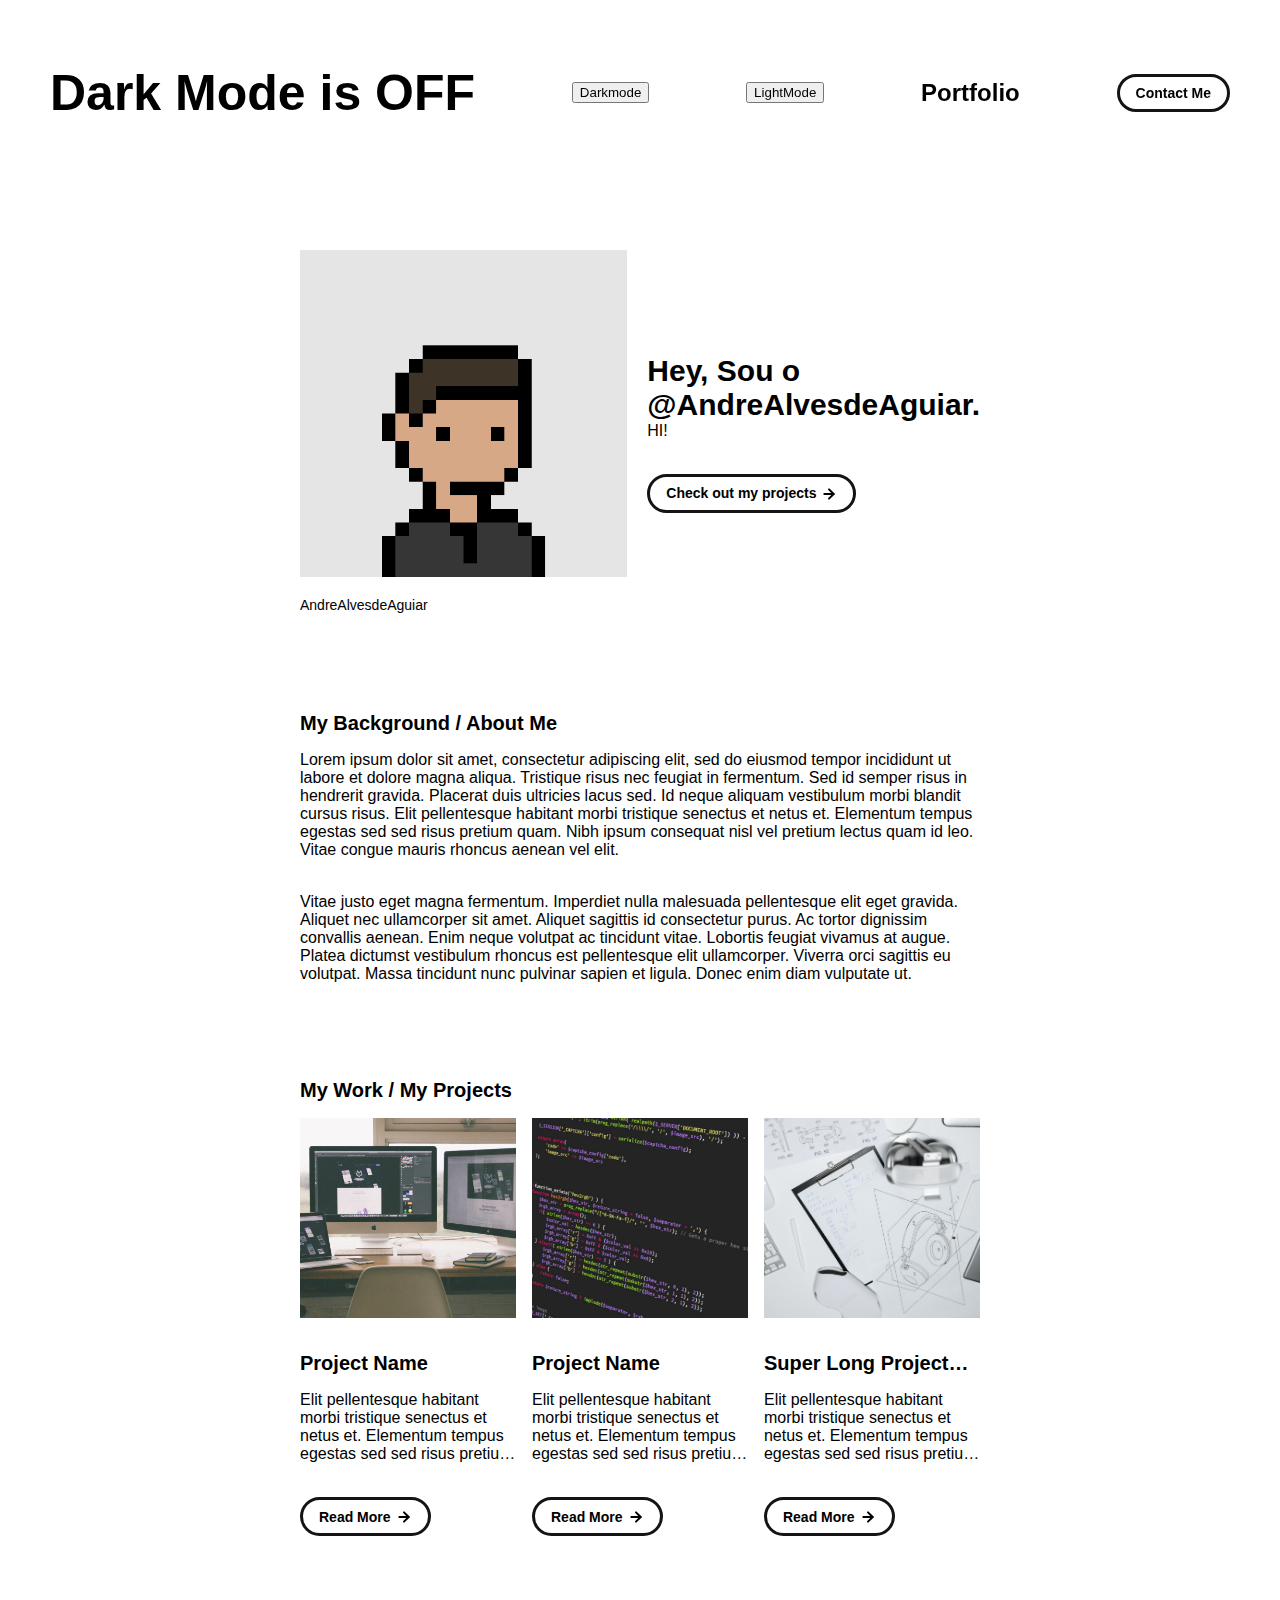
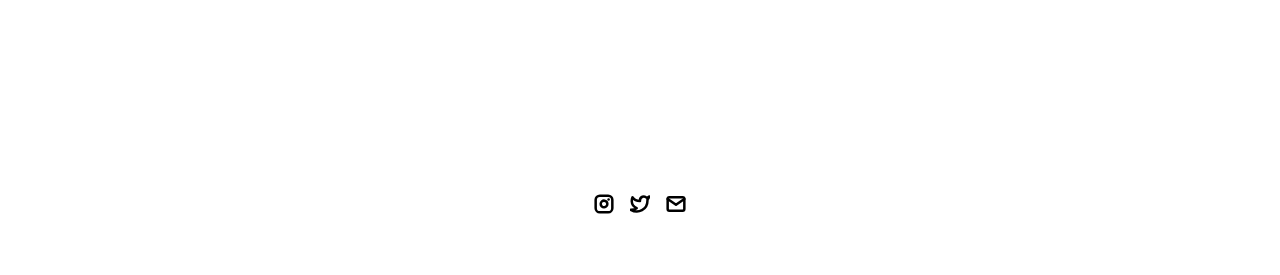
==== index.html @ f3ec306a "Update index.html" ====
<!DOCTYPE html>
<html lang="en">
	<head>
		<meta charset="utf-8">

    <style>
      body {
          padding: 25px;
          background-color: white;
          color: black;
          font-size: 25px;
      }

      .dark-mode {
          background-color: black;
          color: white;
      }

      .light-mode {
          background-color: white;
          color: black;
      }
    </style>
		
    <!-- 
      TODO

      Upload your Unemployable (or whatever photo you like) to the assets/images folder
      and change the name of the image below to match the uploaded one

      Change the title in the <title> tag to whatever you would like the title of your portfolio to be

      This should be the same across all pages.
     -->
    <link rel="icon" href="./assets/images/1311.png" />
		<title>Site</title>
    <meta name="description" content="A portfolio template for the Unemployables community.">
    <meta name="viewport" content="width=device-width, initial-scale=1" />

		<link rel="stylesheet" href="./css/layout.css">
    <link rel="stylesheet" href="./css/typography.css">
    <link rel="stylesheet" href="./css/utilities.css">

		<script defer src="./js/script.js"></script>


	</head>

	<body>
		
    <!-- NAVBAR -->
    <div class="navbar">
	    <h1 id="DarkModetext">Dark Mode is OFF</h3>
	    <button onclick="darkMode()">Darkmode</button>
	    <button onclick="lightMode()">LightMode</button>
	    <script>
		function darkMode() {
		    let element = document.body;
		    let content = document.getElementById("DarkModetext");
		    element.className = "dark-mode";
		    content.innerText = "Dark Mode is ON";
		}
		function lightMode() {
		    let element = document.body;
		    let content = document.getElementById("DarkModetext");
		    element.className = "light-mode";
		    content.innerText = "Dark Mode is OFF";
		}
	    </script>
	    
      <a class="nav-title-link" href="./index.html">
        <!-- TODO - Change the "Portfolio Title" to whatever you want displayed in the top left -->
        <span class="nav-title">Portfolio</span>

         <!-- TODO - Change the email after 'mailto:' to your email address for contact -->
        <a class="button" href="mailto:whitevans.eth@gmail.com">
          <span class="button-text">Contact Me</span>
        </a>
      </a>
    </div>
	      

    <!-- MAIN PAGE CONTENT -->
    <div id="main-content">

      <!-- PORTFOLIO HEADER -->
      <div id="portfolio-header">
        <div id="portfolio-header-image-container">
          <!-- 
            TODO

            - Change the img "src" attribute to point to the Unemployable image you uploaded (or whatever image).
            - Change the number to point to your Unemployable & replace the OpenSea link with your own
            - If you aren't using an Unemployable as your image, remove the entire "a" element
          -->
          <img src="./assets/images/1311.png" class="portfolio-header-image">
          <a class="no-underline" target="_blank" href="https://opensea.io/assets/0xe0be388ab81c47b0f098d2030a1c9ef190691a8a/1311">
            <span class="image-caption">AndreAlvesdeAguiar</span>
          </a>
        </div>

          <!-- 
            TODO

            - Change the main-title to whatver you want
            - Change the body-text after that to a quick introduction to what you do
            - Edit the button text if you feel like it. It will link to the projects section below.
          -->
        <div id="portfolio-header-text-container">
            <div class="header-text">
              <span class="main-title">Hey, Sou o @AndreAlvesdeAguiar.</span>
              <div class="body-text">HI!</div>
            </div>
            <a class="button" id="my-work-link">
              <span class="button-text">Check out my projects</span> 
              <image src="./assets/icons/arrow-right.svg" class="right-arrow-icon"/>
            </a>
        </div>
      </div>

      <!-- ABOUT SECTION -->
      <!-- 
        TODO

        - Change the subheader-text to whatever header you want
        - Add paragraphs using the <div class="body-text"></div> elements in the "about-section-content"
      -->
      <div id="about-section">
        <span class="subheader-text">My Background / About Me</span>
        <div class="about-section-content">
          <div class="body-text">Lorem ipsum dolor sit amet, consectetur adipiscing elit, sed do eiusmod tempor incididunt ut labore et dolore magna aliqua. Tristique risus nec feugiat in fermentum. Sed id semper risus in hendrerit gravida. Placerat duis ultricies lacus sed. Id neque aliquam vestibulum morbi blandit cursus risus. Elit pellentesque habitant morbi tristique senectus et netus et. Elementum tempus egestas sed sed risus pretium quam. Nibh ipsum consequat nisl vel pretium lectus quam id leo. Vitae congue mauris rhoncus aenean vel elit.</div>
          <div class="body-text">Vitae justo eget magna fermentum. Imperdiet nulla malesuada pellentesque elit eget gravida. Aliquet nec ullamcorper sit amet. Aliquet sagittis id consectetur purus. Ac tortor dignissim convallis aenean. Enim neque volutpat ac tincidunt vitae. Lobortis feugiat vivamus at augue. Platea dictumst vestibulum rhoncus est pellentesque elit ullamcorper. Viverra orci sagittis eu volutpat. Massa tincidunt nunc pulvinar sapien et ligula. Donec enim diam vulputate ut.</div>
        </div>
      </div>

      <!-- PROJECTS / MY WORK SECTION -->
      <div id="my-work-section">
        <!-- TODO - Change the subheader-text to whatever you want the Projects section header to say -->
        <span class="subheader-text">My Work / My Projects</span>

        <div class="projects-container">
          <!-- 
            TODO

            This is where the project cards live. Here's a base level project card for you to copy:
            <div class="project-card">
              <img src="./assets/images/IMAGE_NAME" class="project-image">
              <div class="project-card-text-container">
                <div class="subheader-text project-title">PROJECT_NAME</div>
                <div class="body-text project-card-text">SMALL_PROJECT_DESCRIPTION</div>
              </div>
              <a class="button" href="./project-pages/PROJECT_PAGE_NAME.html">
                <span class="button-text">Read More</span>
                <image src="./assets/icons/arrow-right.svg" class="right-arrow-icon"/>
              </a>
            </div>

            - To add a project to the this area, copy the above, paste it below this comment, and change the following:
                - IMAGE_NAME: the name of the image file in assets/images
                - PROJECT_NAME: the name of the project (keep it short, it only shows 1 line)
                - SMALL_PROJECT_DESCRIPTION: a quick project description (max 4 lines)
                - PROJECT_PAGE_NAME.html: the html filename for the project (must be in project-pages folder)
          -->
          <div class="project-card">
            <img src="./assets/images/desktop.jpeg" class="project-image">
            <div class="project-card-text-container">
              <div class="subheader-text project-title">Project Name</div>
              <div class="body-text project-card-text">Elit pellentesque habitant morbi tristique senectus et netus et. Elementum tempus egestas sed sed risus pretium quam. Nibh ipsum consequat nisl vel pretium</div>
            </div>
            <a class="button" href="./project-pages/project-template.html">
              <span class="button-text">Read More</span>
              <image src="./assets/icons/arrow-right.svg" class="right-arrow-icon"/>
            </a>
          </div>
          <div class="project-card">
            <img src="./assets/images/code.jpeg" class="project-image">
            <div class="project-card-text-container">
              <div class="subheader-text project-title">Project Name</div>
              <div class="body-text project-card-text">Elit pellentesque habitant morbi tristique senectus et netus et. Elementum tempus egestas sed sed risus pretium quam. Nibh ipsum consequat nisl vel pretium</div>
            </div>
            <a class="button" href="./project-pages/project-template2.html">
              <span class="button-text">Read More</span>
              <image src="./assets/icons/arrow-right.svg" class="right-arrow-icon"/>
            </a>
          </div>
          <div class="project-card">
            <img src="./assets/images/sketchbook.jpeg" class="project-image">
            <div class="project-card-text-container">
              <div class="subheader-text project-title">Super Long Project Name That Should be Hidden</div>
              <div class="body-text project-card-text">Elit pellentesque habitant morbi tristique senectus et netus et. Elementum tempus egestas sed sed risus pretium quam. Nibh ipsum consequat nisl vel pretium</div>
            </div>
            <a class="button" href="./project-pages/project-template.html">
              <span class="button-text">Read More</span>
              <image src="./assets/icons/arrow-right.svg" class="right-arrow-icon"/>
            </a>
          </div>
        </div>
      </div>
    </div>

    <!-- FOOTER -->
    <div id="footer">
      <!-- 
        TODO - Change href to your Instagram account (can also delete entire "a" element if no Instagram) 

        This should be the same across all pages.
      -->
      <a class="icon-link" target="_blank" href="https://twitter.com/whitevans_eth">
        <image src="./assets/icons/instagram.svg" class="footer-icon"/>
      </a>
      <!-- 
        TODO - Change href to your Twitter account (can also delete entire "a" element if no Twitter) 
      
        This should be the same across all pages.
      -->
      <a class="icon-link" target="_blank" href="https://twitter.com/whitevans_eth">
        <image src="./assets/icons/twitter.svg" class="footer-icon"/>
      </a>
      <!-- 
        TODO - Change the email after "mailto" to your contact email 
      
        This should be the same across all pages.
      -->
      <a class="icon-link" href="mailto:whitevans.eth@gmail.com">
        <image src="./assets/icons/mail.svg" class="footer-icon"/>
      </a>
    </div>

	</body>
</html>
---- css/layout.css ----
* {
  box-sizing: border-box;
}

html {
  text-size-adjust: none;
  -webkit-text-size-adjust: none;
  -moz-text-size-adjust: none;
  -ms-text-size-adjust: none;
}

body {
  margin: 0;
  -webkit-font-smoothing: antialiased;
  -moz-osx-font-smoothing: grayscale;
}


/* Main Page Layout */

#main-content {
  margin: 225px 425px;
  display: flex;
  flex-direction: column;
  gap: 96px;
}

/* Portfolio Header */

#portfolio-header {
  display: flex;
  gap: 20px;
  align-items: center;
}

#portfolio-header-image-container {
  display: flex;
  flex-direction: column;
  gap: 10px;
  flex-basis: 50%;
}

.portfolio-header-image {
  width: 100%;
  height: auto;
}

#portfolio-header-text-container {
  display: flex;
  flex-direction: column;
  gap: 34px;
  flex-basis: 50%;
}

/* About Section */

#about-section {
  display: flex;
  flex-direction: column;
  gap: 16px;
}

.about-section-content {
  display: flex;
  flex-direction: column;
  gap: 34px;
}

/* Project Section */

#my-work-section {
  display: flex;
  flex-direction: column;
  gap: 16px;
}

.projects-container {
  display: flex;
  gap: 34px 16px;
  flex-wrap: wrap;
}

    /* Project Cards */

    .project-card {
      max-width: calc((100% - 32px) / 3);
      display: flex;
      flex-direction: column;
      gap: 34px;
    }

    .project-card-text-container {
      flex-direction: column;
      display: flex;
      gap: 16px
    }

    .project-image {
      width: 100%;
      height: 200px;
      object-fit: cover;
      object-position: center;
    }




/* Project Pages */

#project-header {
  display: flex;
  flex-direction: column;
  gap: 16px;
}

.project-header-image {
  width: 100%;
  height: auto;
}

#project-details {
  display: flex;
  flex-direction: column;
  gap: 16px;
}

.project-details-content {
  display: flex;
  flex-direction: column;
  gap: 34px;
}

    /* Project Gallery */

    #project-gallery {
      display: flex;
      flex-direction: column;
      gap: 16px;
    }

    .project-gallery-content {
      display: flex;
      flex-wrap: wrap;
      gap: 34px 16px;
    }

    .gallery-image-container {
      width: 100%;
      display: flex;
      flex-direction: column;
      gap: 10px;
    }

    .gallery-image-container.half-width {
      width: calc((100% - 16px) / 2);
    }

    .gallery-image {
      width: 100%;
      height: auto;
    }


/* Extra Extra large devices (large laptops and desktops, 1200px and below) */
@media only screen and (max-width: 1600px) {
  #main-content {
    margin: 225px 275px;
  }
}

/* Extra large devices (large laptops and desktops, 1200px and below) */
@media only screen and (max-width: 1200px) {
  #main-content {
    margin: 225px 175px;
  }
}

/* Large devices (laptops/desktops, 1000px and below) */
@media only screen and (max-width: 1000px) {
  #main-content {
    margin: 225px 75px;
  }
}

/* Small devices (portrait tablets and large phones, 800px and below) */
@media only screen and (max-width: 800px) {
  #main-content {
    margin: 150px 50px;
  }

  #portfolio-header {
    flex-direction: column;
  }

  .project-card {
    max-width: calc((100% - 16px) / 2);
  }
}

/* Small devices (portrait tablets and large phones, 600px and below) */
@media only screen and (max-width: 600px) {
  #main-content {
    margin: 125px 20px;
  }

  .project-card {
    max-width: 100%;
  }
}
---- css/typography.css ----
body {
  font-family: "Helvetica Neue", Helvetica, Arial, sans-serif;
}

.nav-title {
  font-weight: 700;
  font-size: 24px;
}

.button-text {
  font-size: 14px;
  font-weight: 700;
}

.image-caption {
  font-size: 14px;
  font-weight: 500;
}

.main-title {
  font-size: 30px;
  font-weight: 700;
}

.subheader-text {
  font-size: 20px;
  font-weight: 700;
}

.body-text {
  font-size: 16px;
  font-weight: 500;
}

.project-card-text {
  overflow: hidden;
  text-overflow: ellipsis;
  display: -webkit-box;
  -webkit-line-clamp: 4;
  -webkit-box-orient: vertical;
}

.project-title {
  overflow: hidden;
  text-overflow: ellipsis;
  display: -webkit-box;
  -webkit-line-clamp: 1;
  -webkit-box-orient: vertical;
}
---- css/utilities.css ----
/* Icons */

.right-arrow-icon {
  width: 16px;
  height: 16px;
  margin-top: 1px;
}

.footer-icon {
  width: 20px;
  height: 20px;
}

a.icon-link {
  transition: transform 200ms ease-in-out;
}

a.icon-link:hover {
  cursor: pointer;
  stroke-width: 5;
  margin: 0;
  transform: rotate(15deg);
}


/* Navbar Styling */

.navbar {
  width: 100%;
  padding: 30px 50px;
  display: flex;
  justify-content: space-between;
  align-items: center;
  position: fixed;
  top: 0;
  left: 0;
}

.nav-title-link {
  color: black;
  text-decoration: none;
}

.nav-title-link:hover {
  text-decoration: underline;
}

/* Small devices (portrait tablets and large phones, 800px and below) */
@media only screen and (max-width: 800px) {
  .navbar {
    padding: 20px 20px;
    background-color: white
  }
}


/* Button Styling */

a.button {
  padding: 8px 16px;
  border: 3px solid #141414;
  border-radius: 50px;
  color: black;
  text-decoration: none;
  width: fit-content;
  display: flex;
  gap: 5px;
  align-items: center;
}

a.button:hover {
  text-decoration: underline;
  text-decoration-thickness: 2px;
  cursor: pointer;
}


/* Footer Styling */

#footer {
  width: 100%;
  display: flex;
  padding: 30px 50px;
  justify-content: center;
  align-items: center;
  gap: 16px;
}

/* Link Styling */
a.no-underline {
  text-decoration: none;
  color: black
}

a.no-underline:hover {
  text-decoration: underline;
  cursor: pointer;
}

/* Small devices (portrait tablets and large phones, 800px and below) */
@media only screen and (max-width: 800px) {
  #footer {
    padding: 20px 20px;
  }
}
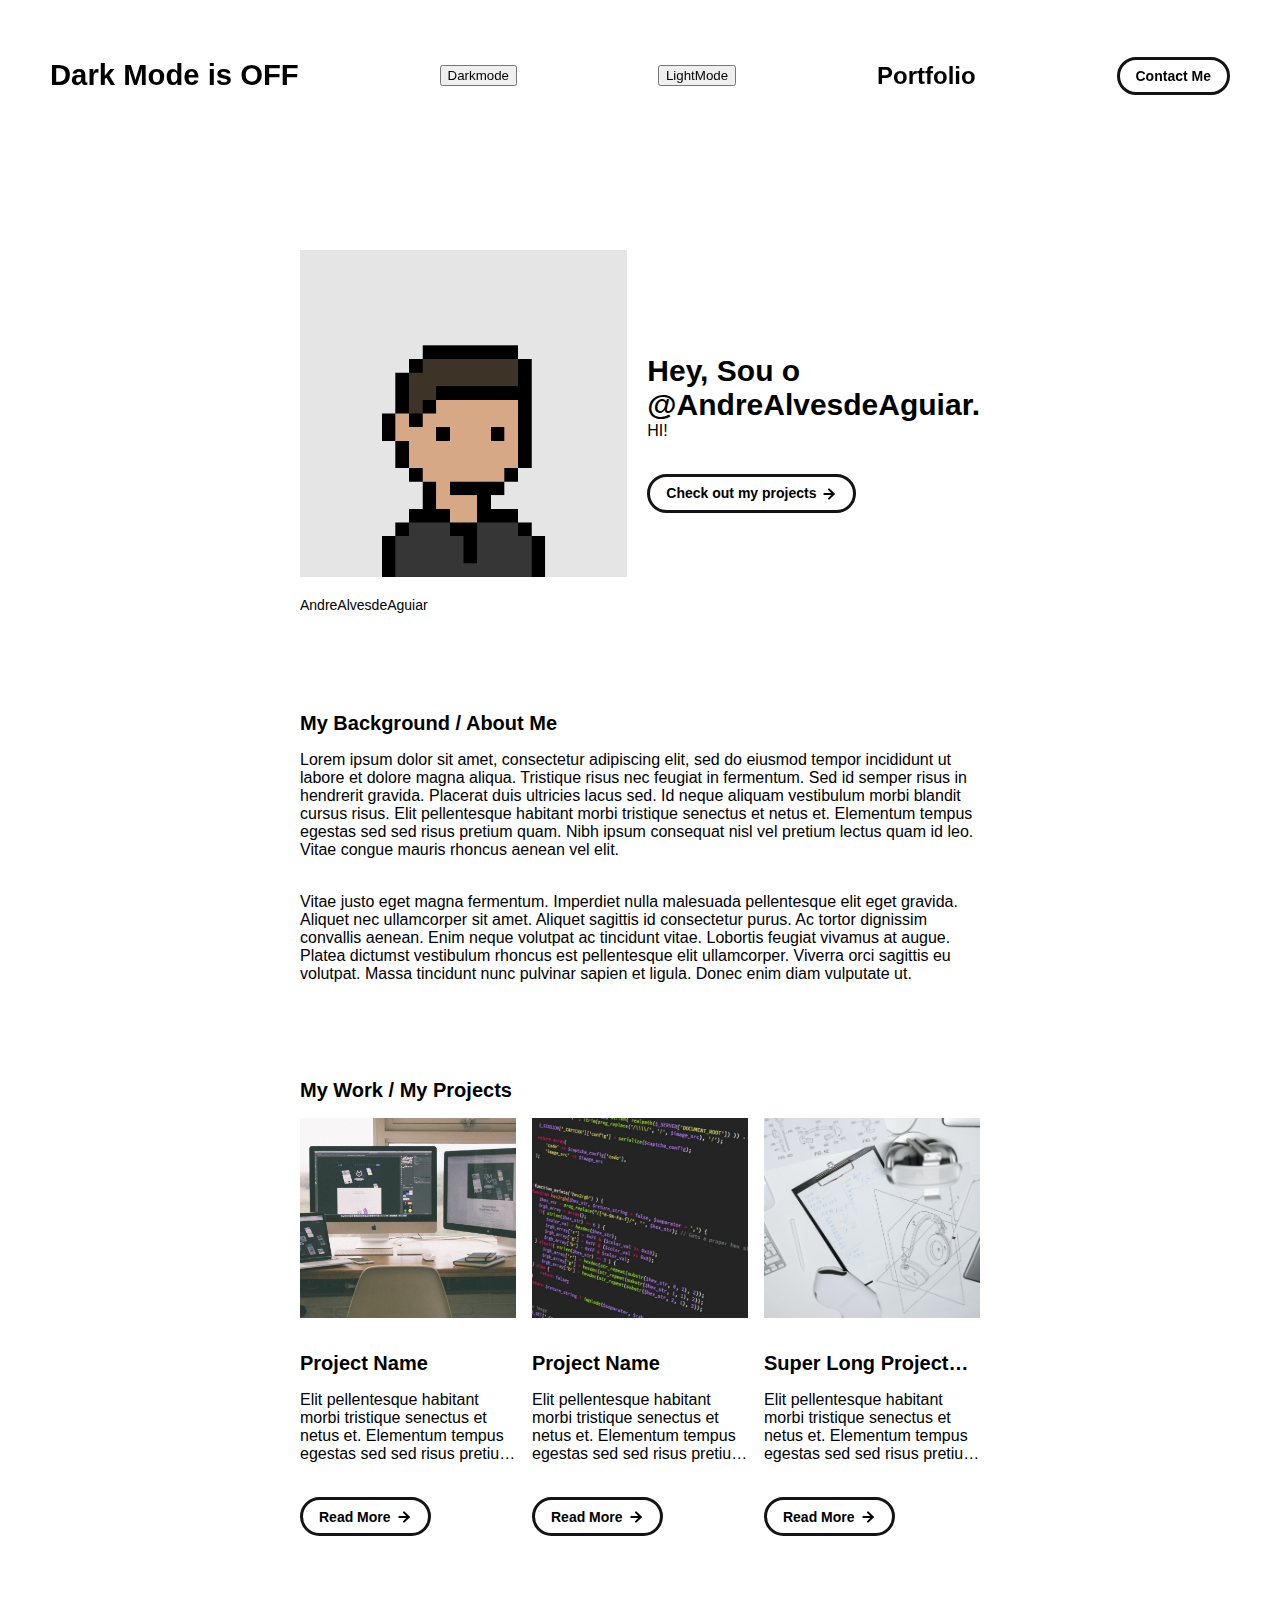
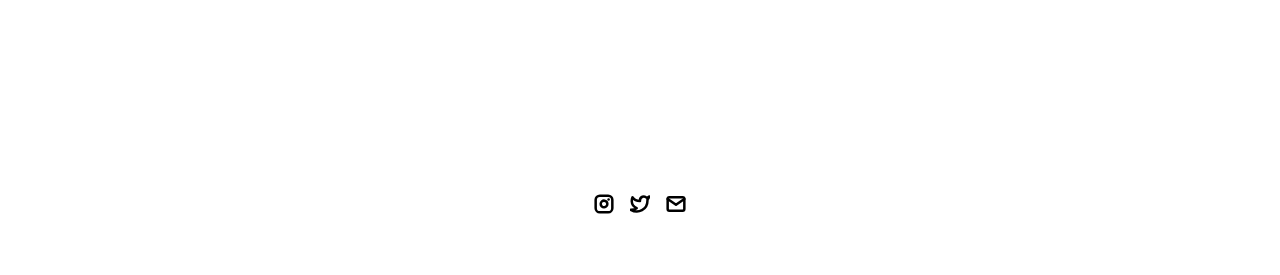
==== commit ef37a6ea: "Update index.html" ====
--- a/index.html
+++ b/index.html
@@ -50,7 +50,7 @@
 		
     <!-- NAVBAR -->
     <div class="navbar">
-	    <h1 id="DarkModetext">Dark Mode is OFF</h3>
+	    <h3 id="DarkModetext">Dark Mode is OFF</h3>
 	    <button onclick="darkMode()">Darkmode</button>
 	    <button onclick="lightMode()">LightMode</button>
 	    <script>
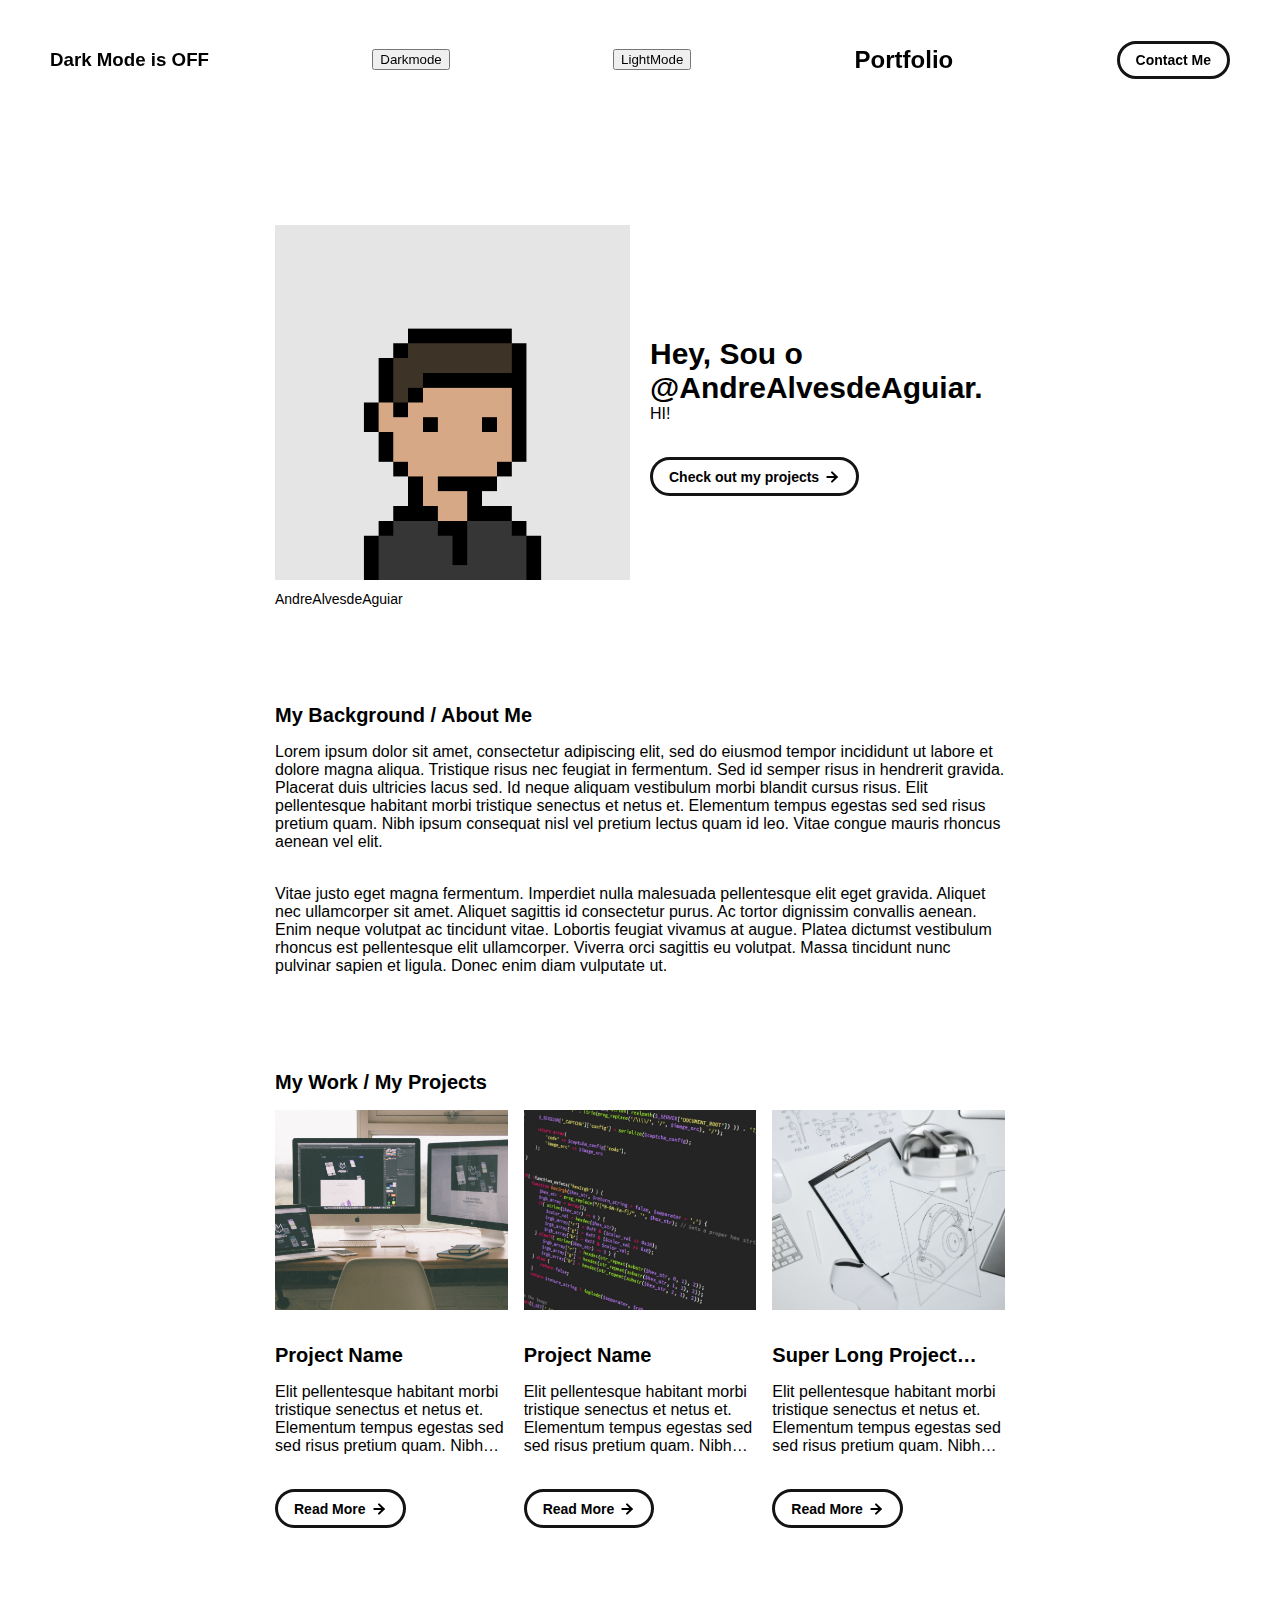
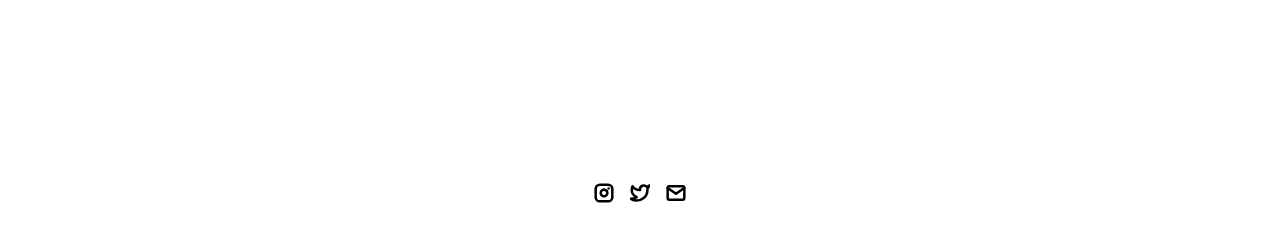
==== commit ce005486: "Update index.html" ====
--- a/index.html
+++ b/index.html
@@ -2,7 +2,7 @@
 <html lang="en">
 	<head>
 		<meta charset="utf-8">
-
+    <!-- 
     <style>
       body {
           padding: 25px;
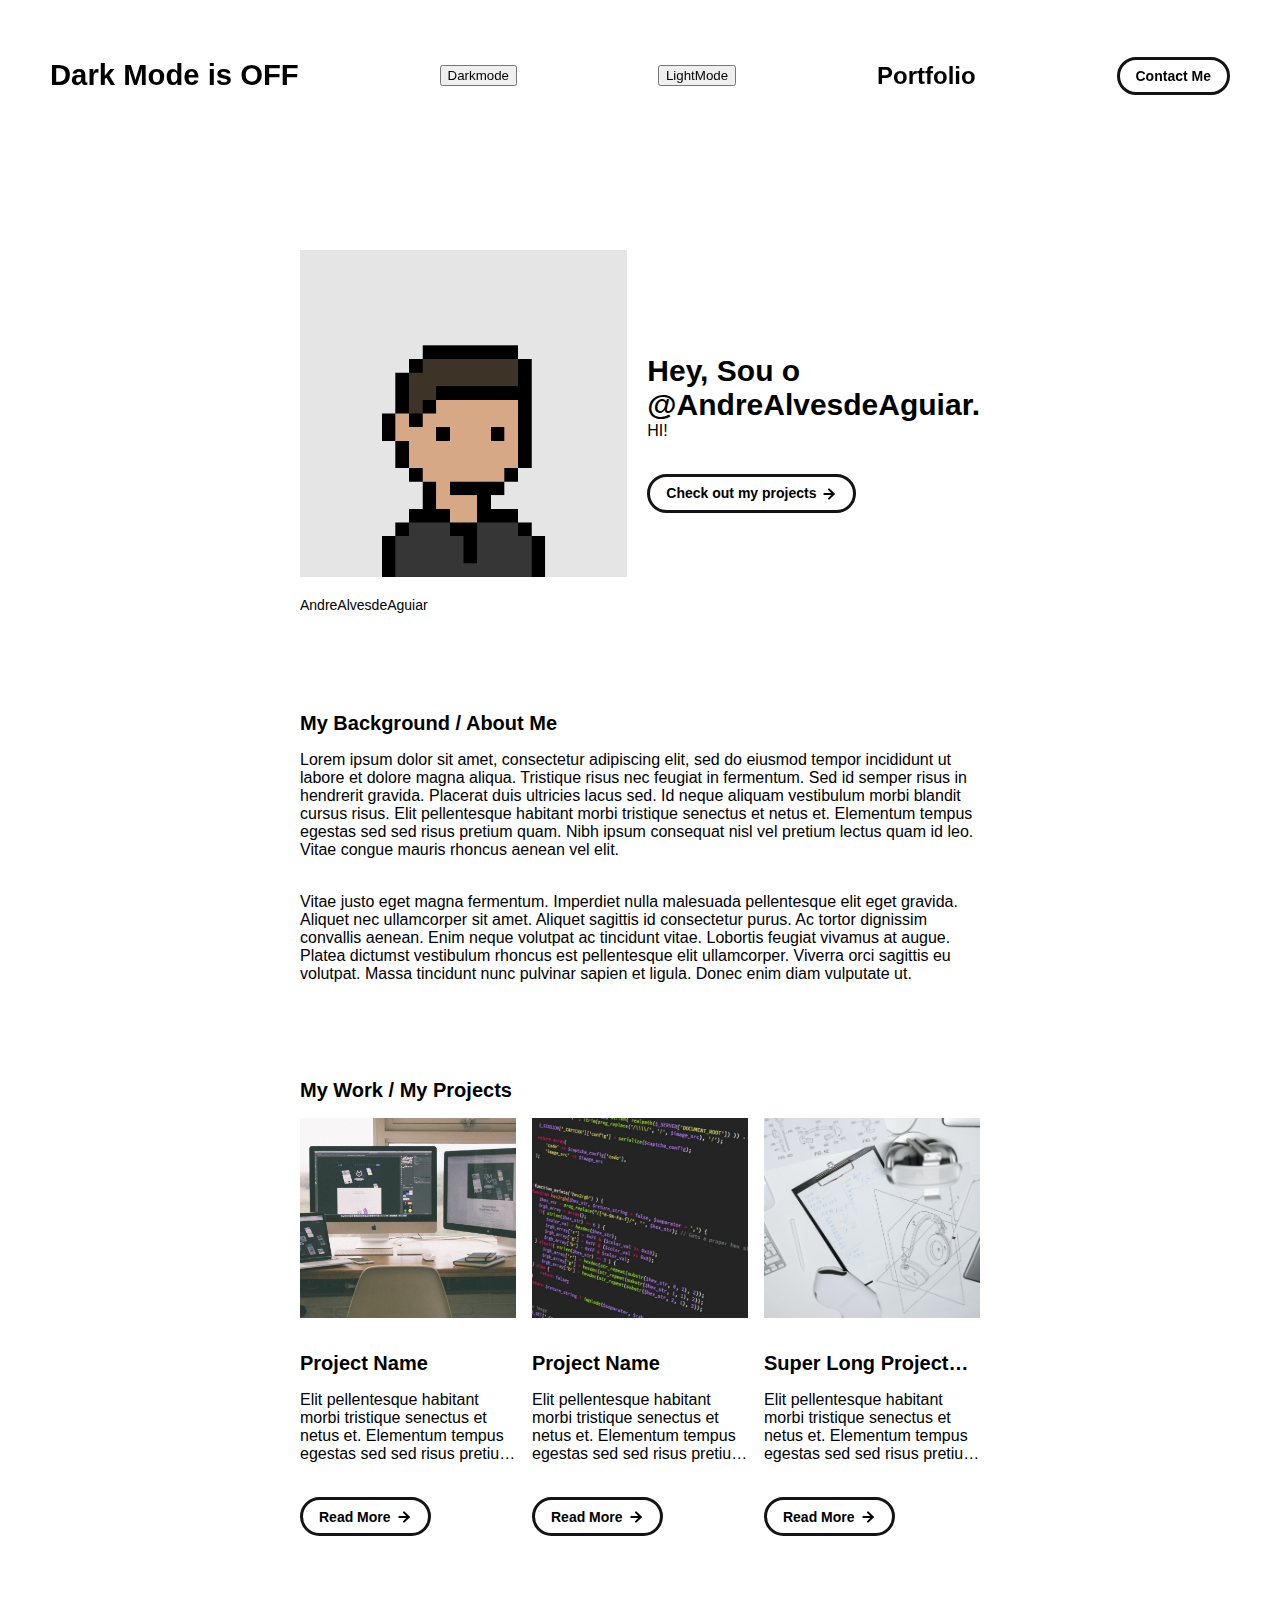
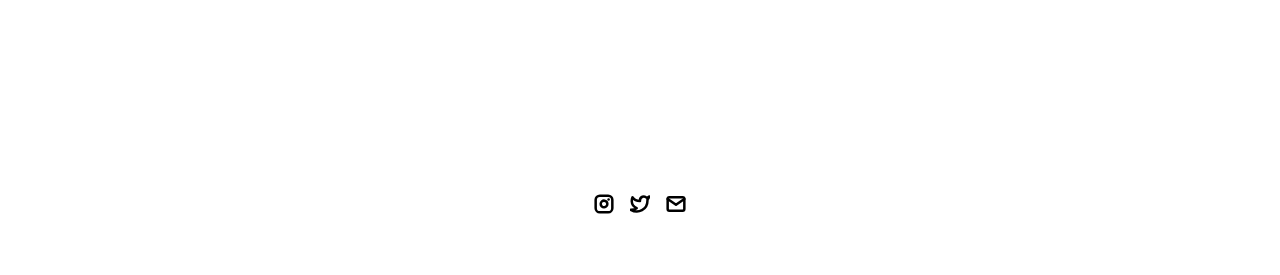
==== commit 39ef5aa5: "Update index.html" ====
--- a/index.html
+++ b/index.html
@@ -47,7 +47,24 @@
 	</head>
 
 	<body>
-		
+    <style>
+      body {
+          padding: 25px;
+          background-color: white;
+          color: black;
+          font-size: 25px;
+      }
+
+      .dark-mode {
+          background-color: black;
+          color: white;
+      }
+
+      .light-mode {
+          background-color: white;
+          color: black;
+      }
+    </style>
     <!-- NAVBAR -->
     <div class="navbar">
 	    <h3 id="DarkModetext">Dark Mode is OFF</h3>
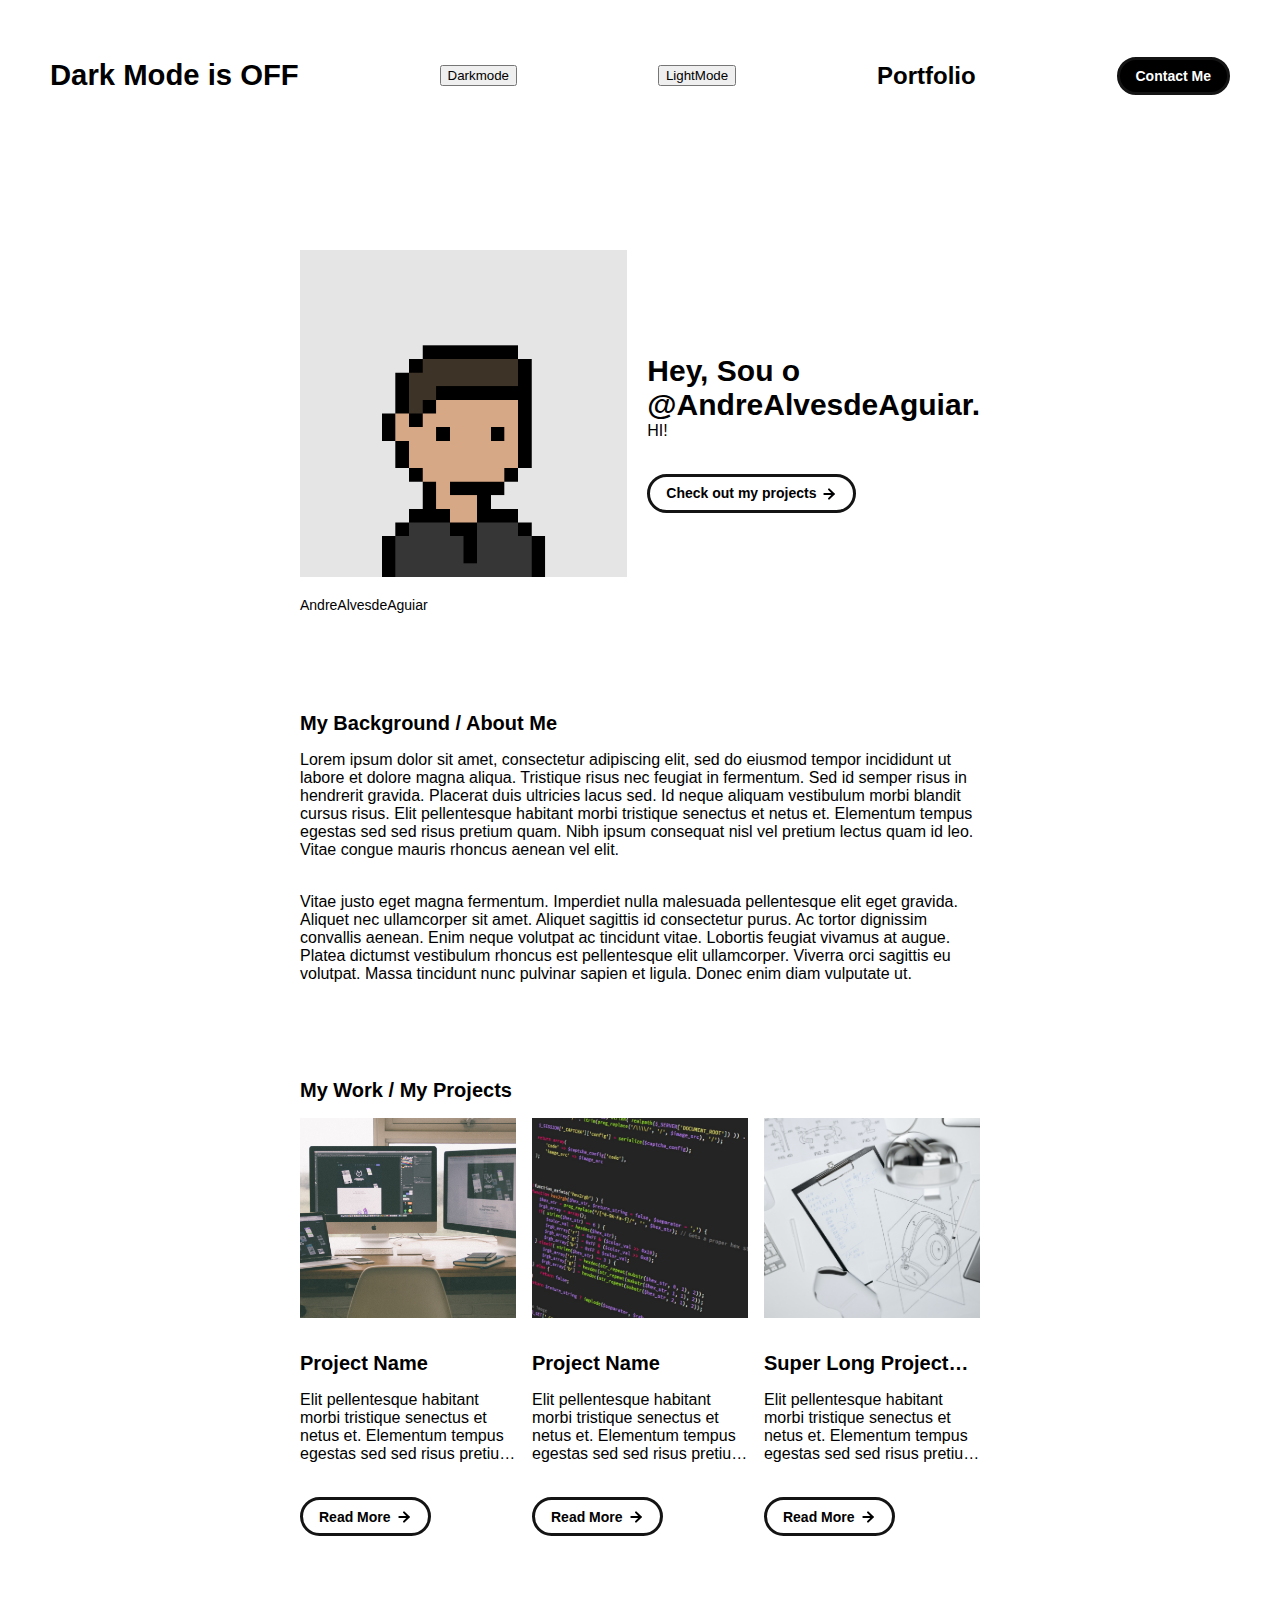
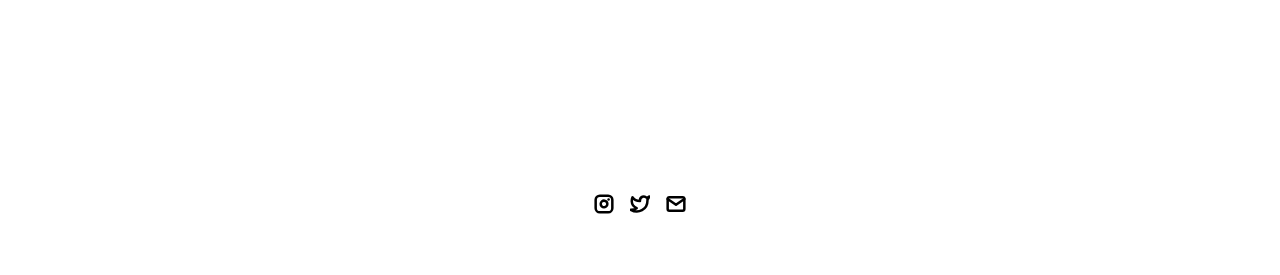
==== commit 429bc5c4: "Update index.html" ====
--- a/index.html
+++ b/index.html
@@ -2,36 +2,7 @@
 <html lang="en">
 	<head>
 		<meta charset="utf-8">
-    <!-- 
-    <style>
-      body {
-          padding: 25px;
-          background-color: white;
-          color: black;
-          font-size: 25px;
-      }
-
-      .dark-mode {
-          background-color: black;
-          color: white;
-      }
-
-      .light-mode {
-          background-color: white;
-          color: black;
-      }
-    </style>
-		
-    <!-- 
-      TODO
-
-      Upload your Unemployable (or whatever photo you like) to the assets/images folder
-      and change the name of the image below to match the uploaded one
-
-      Change the title in the <title> tag to whatever you would like the title of your portfolio to be
-
-      This should be the same across all pages.
-     -->
+
     <link rel="icon" href="./assets/images/1311.png" />
 		<title>Site</title>
     <meta name="description" content="A portfolio template for the Unemployables community.">
@@ -47,24 +18,48 @@
 	</head>
 
 	<body>
-    <style>
-      body {
-          padding: 25px;
-          background-color: white;
-          color: black;
-          font-size: 25px;
-      }
-
-      .dark-mode {
-          background-color: black;
-          color: white;
-      }
-
-      .light-mode {
-          background-color: white;
-          color: black;
-      }
-    </style>
+<style>
+    body {
+        padding: 25px;
+        background-color: white;
+        color: black;
+        font-size: 25px;
+    }
+
+    .dark-mode {
+        background-color: black;
+        color: white;
+    }
+
+    .light-mode {
+        background-color: white;
+        color: black;
+    }
+
+    /* Update text color to white when dark mode is active */
+    .dark-mode body {
+        color: white;
+    }
+
+    /* Adjust navbar elements for dark mode */
+    .navbar {
+        background-color: white; /* Light navbar background color */
+        color: black; /* Dark text color */
+    }
+
+    .navbar .nav-title {
+        color: black; /* Dark text color */
+    }
+
+    .navbar .button {
+        background-color: black; /* Dark button background color */
+        color: white; /* Light button text color */
+    }
+    .button{
+        background-color: white; /* Dark button background color */
+        color: black; /* Light button text color */
+    }
+</style>
     <!-- NAVBAR -->
     <div class="navbar">
 	    <h3 id="DarkModetext">Dark Mode is OFF</h3>
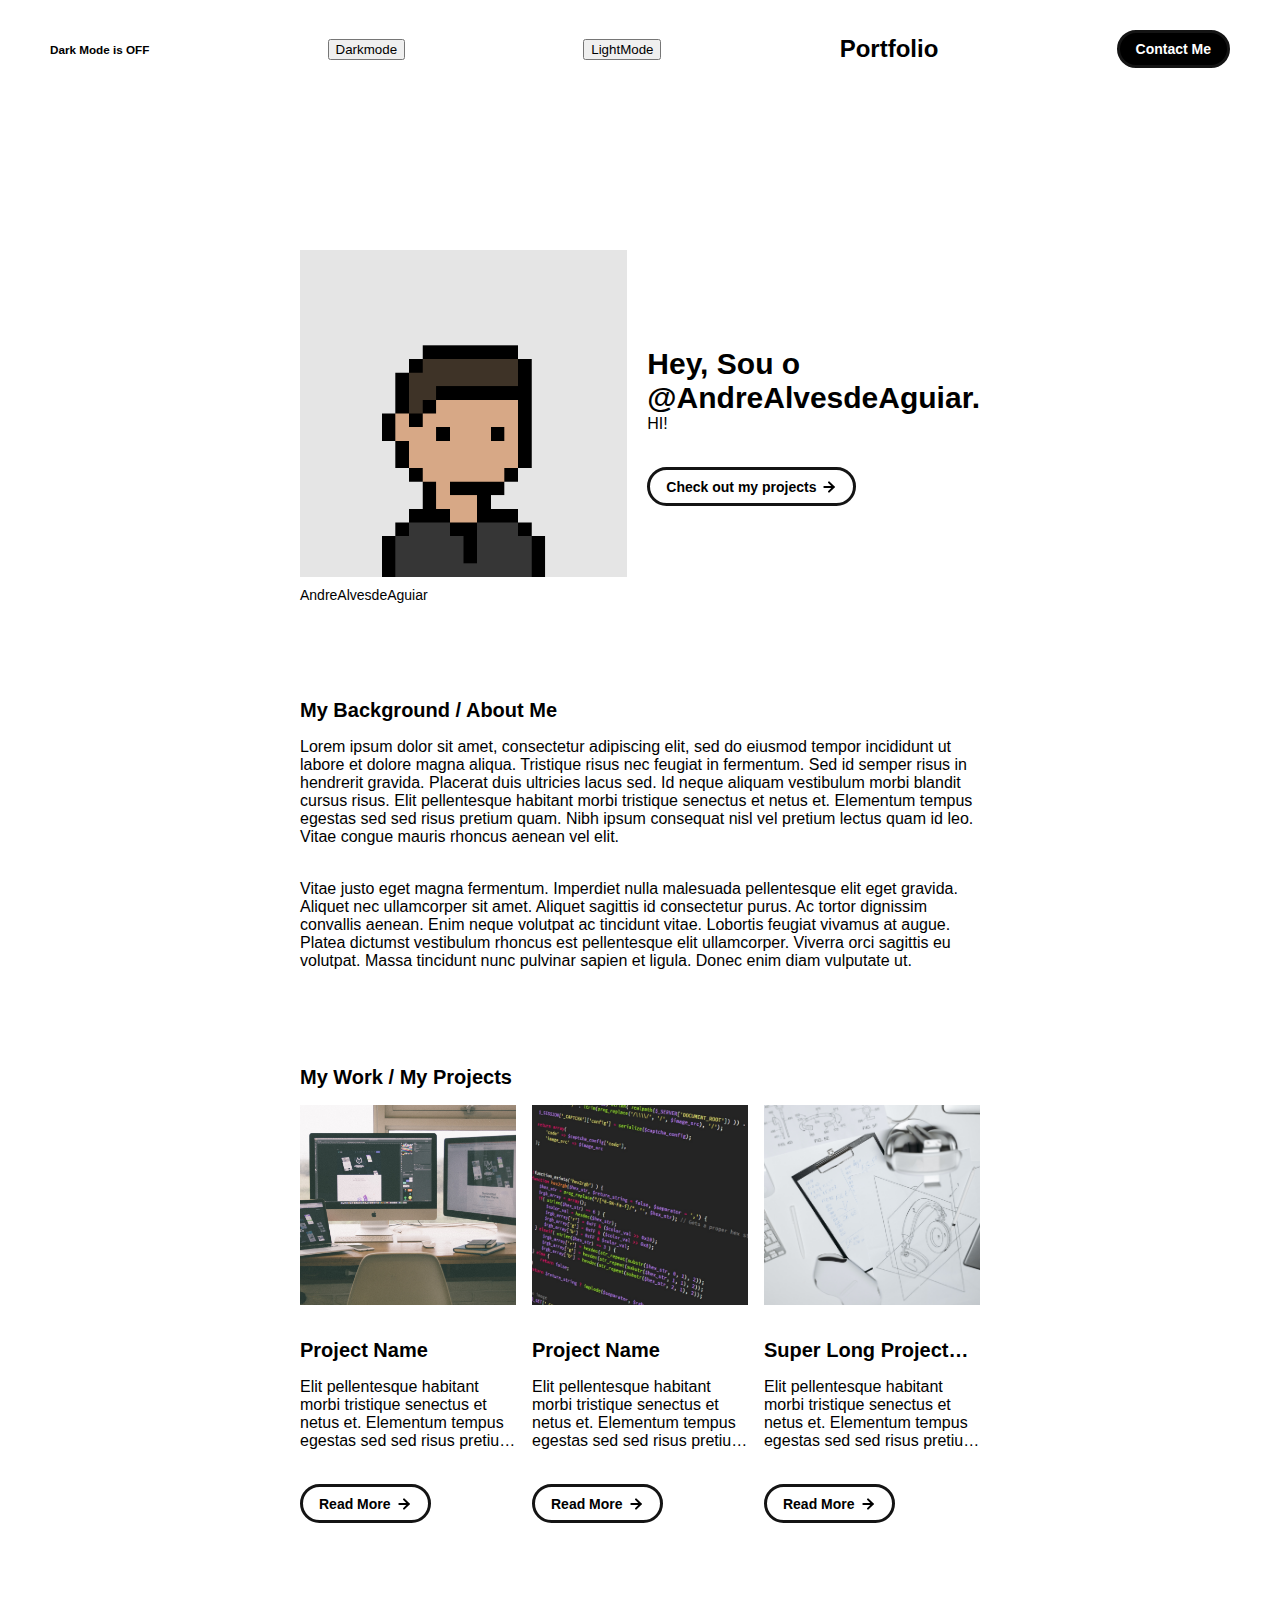
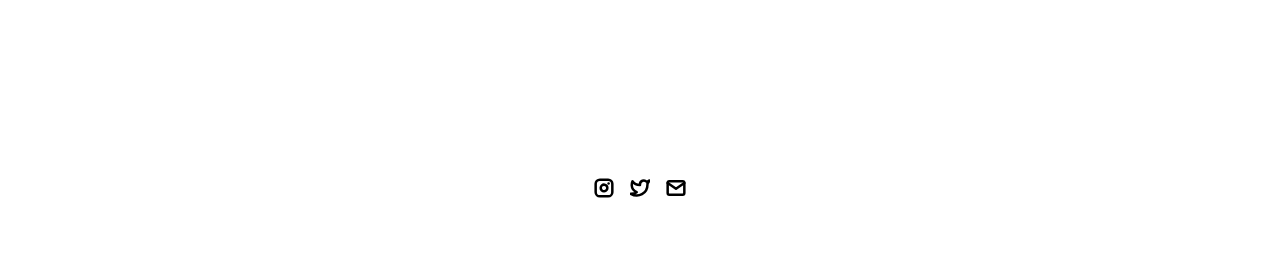
==== commit 0e8784aa: "Update index.html" ====
--- a/index.html
+++ b/index.html
@@ -23,7 +23,7 @@
         padding: 25px;
         background-color: white;
         color: black;
-        font-size: 25px;
+        font-size: 10px;
     }
 
     .dark-mode {
@@ -59,6 +59,11 @@
         background-color: white; /* Dark button background color */
         color: black; /* Light button text color */
     }
+    .footer-icon{
+        background-color: white; /* Dark button background color */
+        color: black; /* Light button text color */
+    }
+	
 </style>
     <!-- NAVBAR -->
     <div class="navbar">
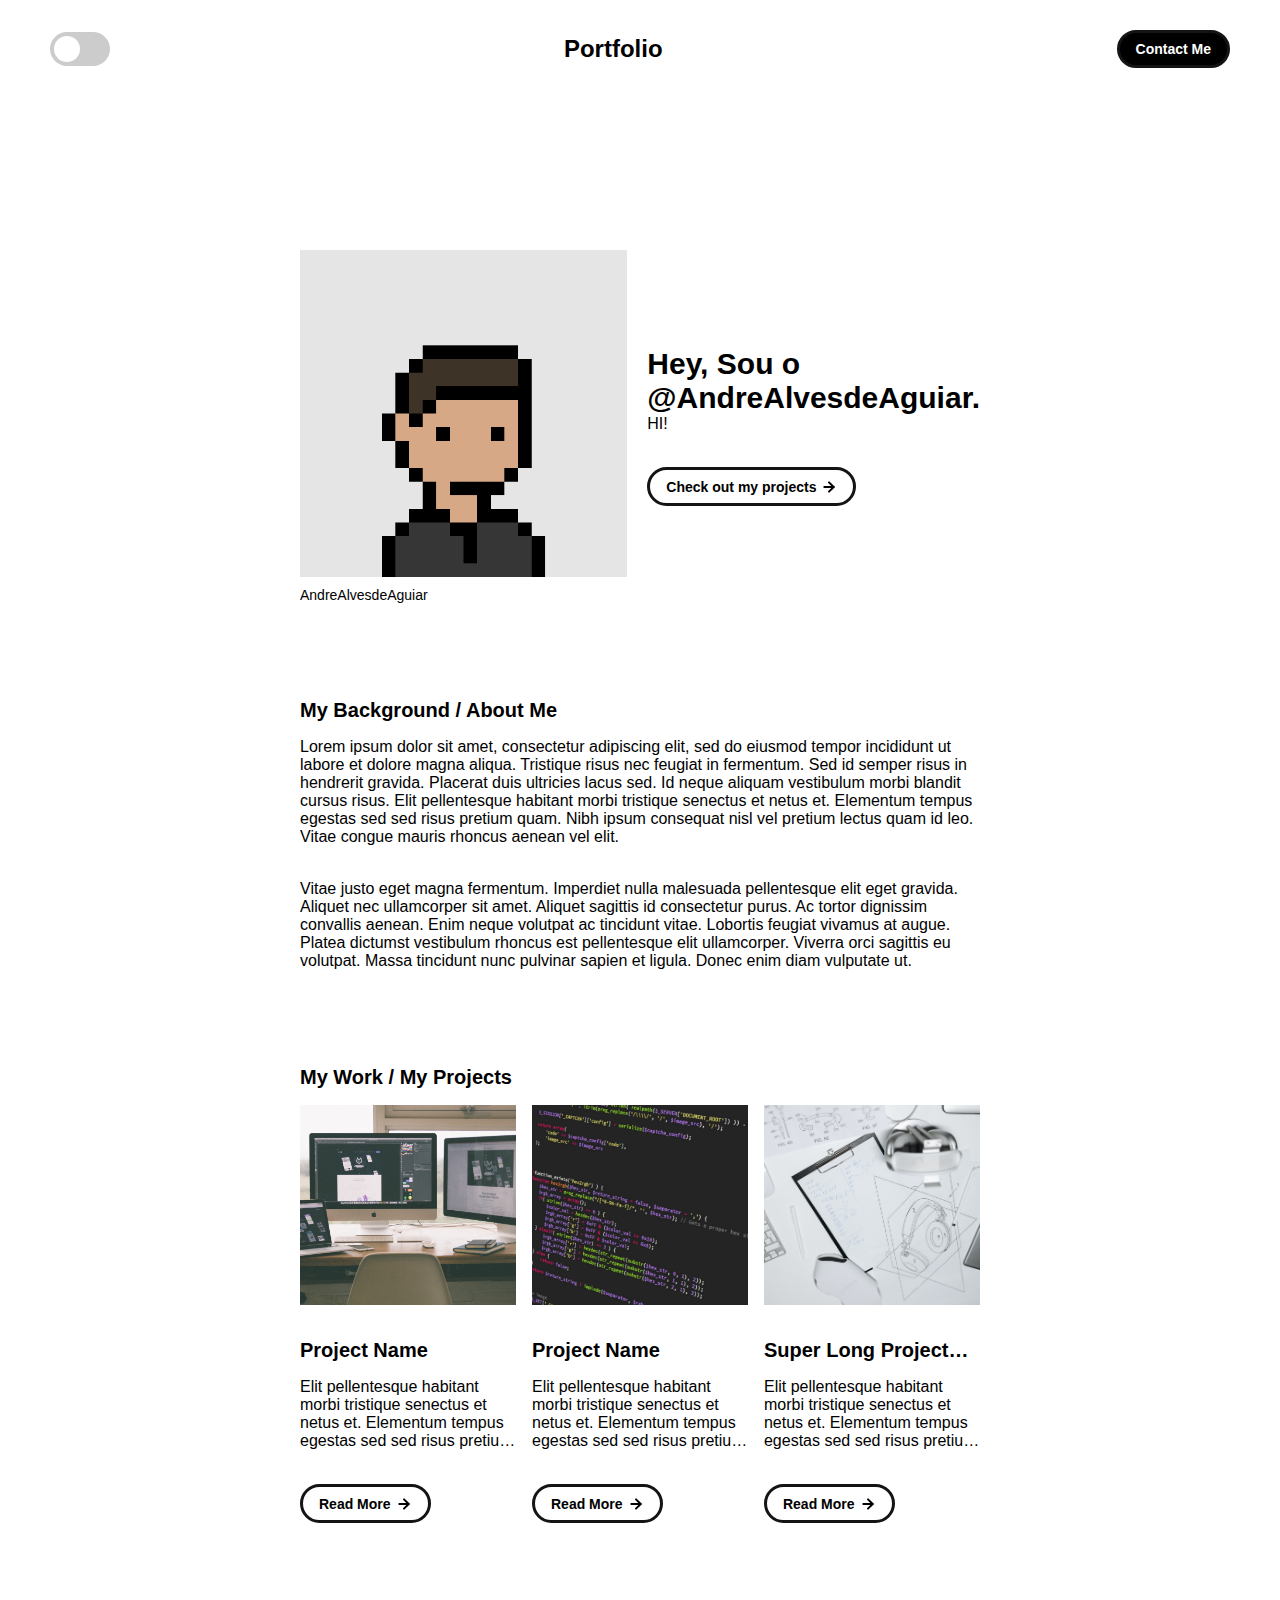
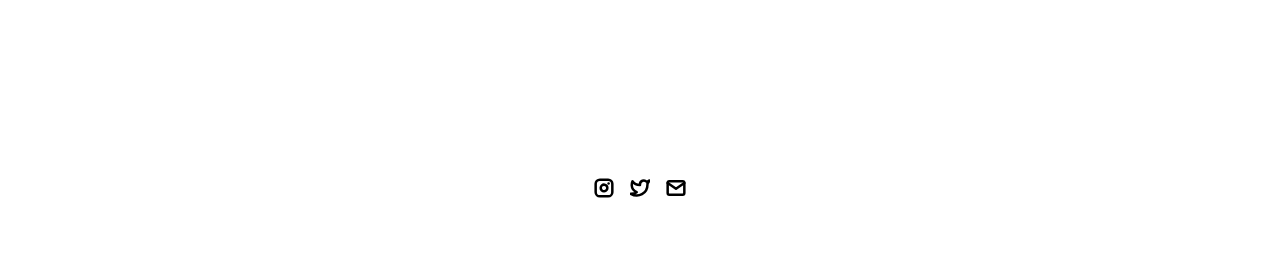
==== commit addcda67: "Update index.html" ====
--- a/index.html
+++ b/index.html
@@ -18,73 +18,34 @@
 	</head>
 
 	<body>
-<style>
-    body {
-        padding: 25px;
-        background-color: white;
-        color: black;
-        font-size: 10px;
-    }
-
-    .dark-mode {
-        background-color: black;
-        color: white;
-    }
-
-    .light-mode {
-        background-color: white;
-        color: black;
-    }
-
-    /* Update text color to white when dark mode is active */
-    .dark-mode body {
-        color: white;
-    }
-
-    /* Adjust navbar elements for dark mode */
-    .navbar {
-        background-color: white; /* Light navbar background color */
-        color: black; /* Dark text color */
-    }
-
-    .navbar .nav-title {
-        color: black; /* Dark text color */
-    }
-
-    .navbar .button {
-        background-color: black; /* Dark button background color */
-        color: white; /* Light button text color */
-    }
-    .button{
-        background-color: white; /* Dark button background color */
-        color: black; /* Light button text color */
-    }
-    .footer-icon{
-        background-color: white; /* Dark button background color */
-        color: black; /* Light button text color */
-    }
-	
-</style>
+    
     <!-- NAVBAR -->
     <div class="navbar">
-	    <h3 id="DarkModetext">Dark Mode is OFF</h3>
-	    <button onclick="darkMode()">Darkmode</button>
-	    <button onclick="lightMode()">LightMode</button>
-	    <script>
-		function darkMode() {
-		    let element = document.body;
-		    let content = document.getElementById("DarkModetext");
-		    element.className = "dark-mode";
-		    content.innerText = "Dark Mode is ON";
-		}
-		function lightMode() {
-		    let element = document.body;
-		    let content = document.getElementById("DarkModetext");
-		    element.className = "light-mode";
-		    content.innerText = "Dark Mode is OFF";
-		}
-	    </script>
-	    
+  
+      <label class="switch">
+          <!-- Input checkbox que representa o estado do modo escuro/claro -->
+          <input type="checkbox" onclick="toggleDarkMode()" id="darkModeToggle">
+          <!-- Elemento visual do switch -->
+          <span class="slider"></span>
+      </label>
+  
+      <script>
+          // Função para alternar entre os modos escuro e claro
+          function toggleDarkMode() {
+              let element = document.body;
+              let content = document.getElementById("DarkModetext");
+              let darkModeToggle = document.getElementById("darkModeToggle");
+              // Verifica se o switch está marcado (modo escuro ativado)
+              if (darkModeToggle.checked) {
+                  element.className = "dark-mode";
+                  content.innerText = "Dark Mode is ON";
+              } else {
+                  // Se não estiver marcado, ativa o modo claro
+                  element.className = "light-mode";
+                  content.innerText = "Dark Mode is OFF";
+              }
+          }
+      </script>
       <a class="nav-title-link" href="./index.html">
         <!-- TODO - Change the "Portfolio Title" to whatever you want displayed in the top left -->
         <span class="nav-title">Portfolio</span>
--- a/css/layout.css
+++ b/css/layout.css
@@ -1,6 +1,59 @@
 * {
   box-sizing: border-box;
 }
+
+
+
+body {
+  padding: 25px;
+  background-color: white;
+  color: black;
+  font-size: 10px;
+  margin: 0;
+  -webkit-font-smoothing: antialiased;
+  -moz-osx-font-smoothing: grayscale;
+}
+
+.dark-mode {
+  background-color: black;
+  color: white;
+}
+
+.light-mode {
+  background-color: white;
+  color: black;
+}
+
+/* Update text color to white when dark mode is active */
+.dark-mode body {
+  color: white;
+}
+
+/* Adjust navbar elements for dark mode */
+.navbar {
+  background-color: white; /* Light navbar background color */
+  color: black; /* Dark text color */
+}
+
+.navbar .nav-title {
+  color: black; /* Dark text color */
+}
+
+.navbar .button {
+  background-color: black; /* Dark button background color */
+  color: white; /* Light button text color */
+}
+.button{
+  background-color: white; /* Dark button background color */
+  color: black; /* Light button text color */
+}
+.footer-icon{
+  background-color: white; /* Dark button background color */
+  color: black; /* Light button text color */
+}
+
+
+
 
 html {
   text-size-adjust: none;
@@ -9,12 +62,59 @@
   -ms-text-size-adjust: none;
 }
 
-body {
-  margin: 0;
-  -webkit-font-smoothing: antialiased;
-  -moz-osx-font-smoothing: grayscale;
-}
-
+
+.switch {
+  position: relative;
+  display: inline-block;
+  width: 60px;
+  height: 34px;
+}
+
+.switch input {
+  opacity: 0;
+  width: 0;
+  height: 0;
+}
+
+.slider {
+  position: absolute;
+  cursor: pointer;
+  top: 0;
+  left: 0;
+  right: 0;
+  bottom: 0;
+  background-color: #ccc;
+  -webkit-transition: .4s;
+  transition: .4s;
+  border-radius: 34px;
+}
+
+.slider:before {
+  position: absolute;
+  content: "";
+  height: 26px;
+  width: 26px;
+  left: 4px;
+  bottom: 4px;
+  background-color: white;
+  -webkit-transition: .4s;
+  transition: .4s;
+  border-radius: 50%;
+}
+
+input:checked + .slider {
+  background-color: #2196F3;
+}
+
+input:focus + .slider {
+  box-shadow: 0 0 1px #2196F3;
+}
+
+input:checked + .slider:before {
+  -webkit-transform: translateX(26px);
+  -ms-transform: translateX(26px);
+  transform: translateX(26px);
+}
 
 /* Main Page Layout */
 
